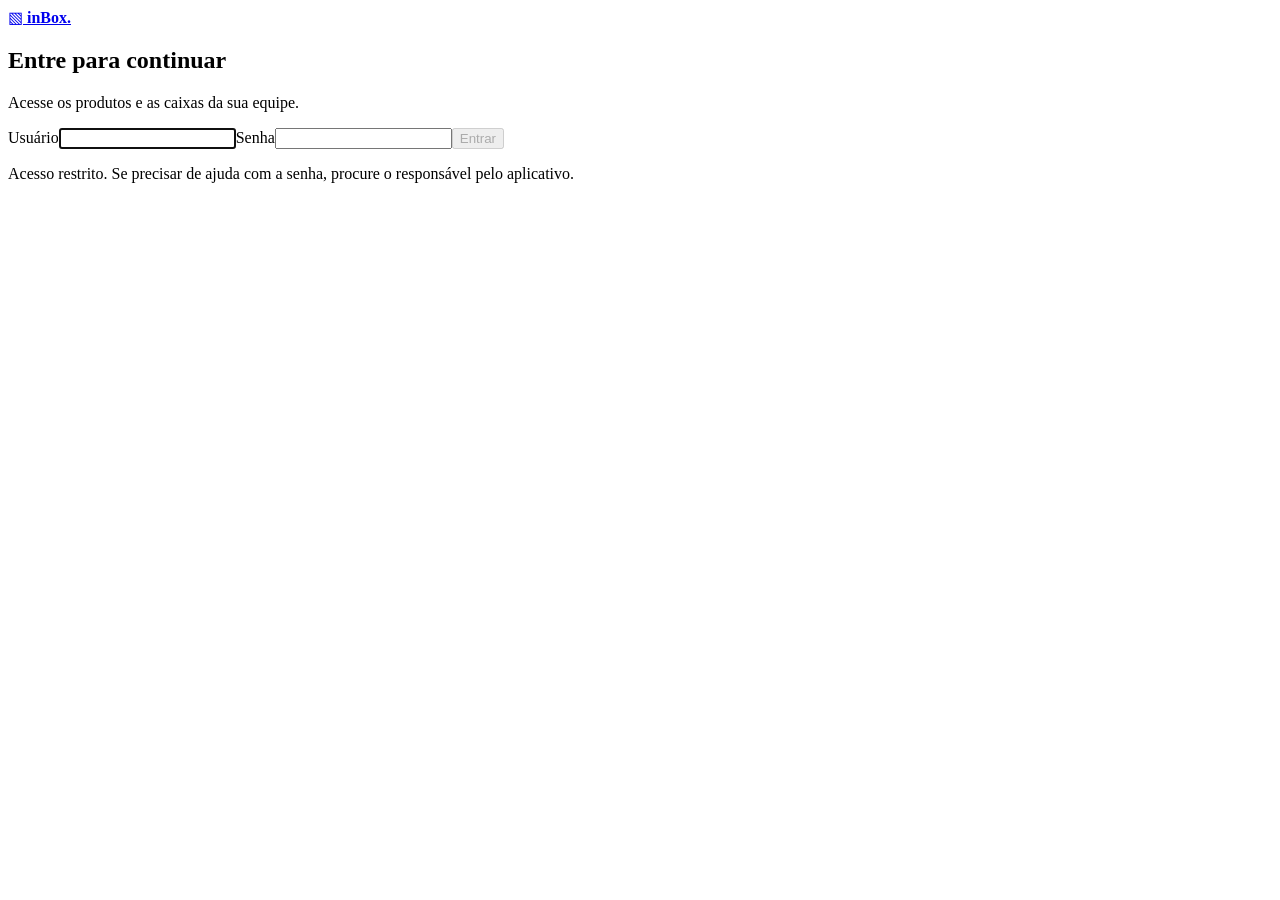
==== backend/src/main/resources/static/login.html @ 6192d301 "Prepare inBox for Render and private Supabase PostgreSQL with protected login" ====
<!doctype html><html lang="pt-BR"><head><meta charset="UTF-8"><meta name="viewport" content="width=device-width, initial-scale=1"><title>Entrar · inBox</title><link rel="stylesheet" href="/simple.css"><script defer src="/login.js"></script></head><body><main class="login-page"><section class="card login-card"><a class="brand" href="/">▧ <strong>inBox<span>.</span></strong></a><h1>Entre para continuar</h1><p class="helper">Acesse os produtos e as caixas da sua equipe.</p><p id="login-message" class="notice error" role="alert" hidden></p><form action="/login" method="post"><input id="csrf" type="hidden"><label>Usuário<input name="username" autocomplete="username" required maxlength="100" autofocus></label><label>Senha<input name="password" type="password" autocomplete="current-password" required></label><button id="login-submit" class="button primary" disabled>Entrar</button></form><p class="helper">Acesso restrito. Se precisar de ajuda com a senha, procure o responsável pelo aplicativo.</p></section></main></body></html>
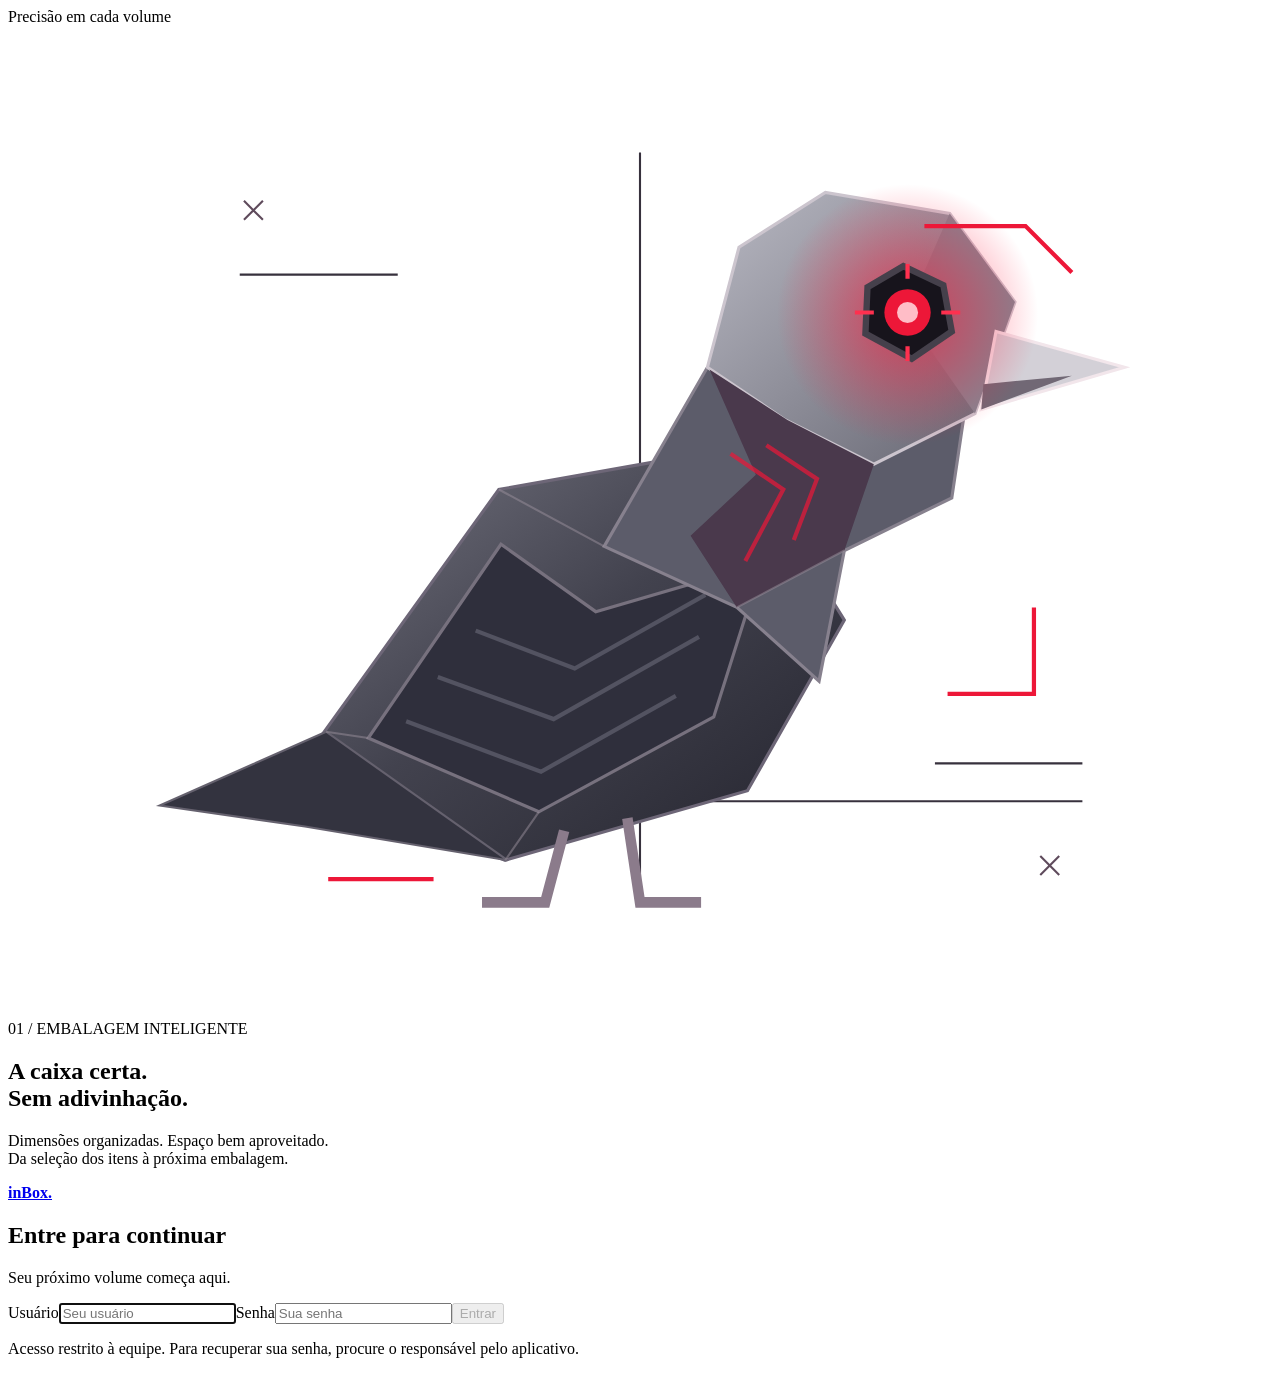
==== commit e76a4498: "Introduce dark geometric red theme and animated robotic pigeon login" ====
--- a/backend/src/main/resources/static/login.html
+++ b/backend/src/main/resources/static/login.html
@@ -1 +1,15 @@
-<!doctype html><html lang="pt-BR"><head><meta charset="UTF-8"><meta name="viewport" content="width=device-width, initial-scale=1"><title>Entrar · inBox</title><link rel="stylesheet" href="/simple.css"><script defer src="/login.js"></script></head><body><main class="login-page"><section class="card login-card"><a class="brand" href="/">▧ <strong>inBox<span>.</span></strong></a><h1>Entre para continuar</h1><p class="helper">Acesse os produtos e as caixas da sua equipe.</p><p id="login-message" class="notice error" role="alert" hidden></p><form action="/login" method="post"><input id="csrf" type="hidden"><label>Usuário<input name="username" autocomplete="username" required maxlength="100" autofocus></label><label>Senha<input name="password" type="password" autocomplete="current-password" required></label><button id="login-submit" class="button primary" disabled>Entrar</button></form><p class="helper">Acesso restrito. Se precisar de ajuda com a senha, procure o responsável pelo aplicativo.</p></section></main></body></html>
+<!doctype html><html lang="pt-BR"><head><meta charset="UTF-8"><meta name="viewport" content="width=device-width, initial-scale=1"><title>Entrar · inBox</title><link rel="stylesheet" href="/simple.css"><link rel="stylesheet" href="/theme.css"><script defer src="/login.js"></script></head><body class="login-body"><main class="login-page">
+<section class="login-art" aria-label="Identidade visual inBox"><div class="login-kicker">Precisão em cada volume</div><div class="pigeon-frame">
+<svg class="pigeon-art" viewBox="0 0 600 470" role="img" aria-labelledby="pigeon-title"><title id="pigeon-title">Pombo geométrico com olho robótico vermelho pulsante</title><defs><linearGradient id="body-metal" x2="1" y2="1"><stop stop-color="#777783"/><stop offset=".48" stop-color="#42424e"/><stop offset="1" stop-color="#24242e"/></linearGradient><linearGradient id="head-metal" x2="1" y2="1"><stop stop-color="#b9b9c3"/><stop offset="1" stop-color="#63636f"/></linearGradient><radialGradient id="red-aura"><stop stop-color="#ff1539" stop-opacity=".65"/><stop offset="1" stop-color="#ff1539" stop-opacity="0"/></radialGradient></defs>
+<path d="M80 368H510M300 60V405M110 118H185M440 350H510" fill="none" stroke="#37313d"/>
+<path d="m135 356 98-136 113-20 51 82-46 81-115 33Z" fill="url(#body-metal)" stroke="#6d6677" stroke-width="1.5"/><path d="m151 335-79 35 69 10 96 16Z" fill="#33333f" stroke="#65616e"/>
+<path d="m234 246-63 92 81 35 83-45 23-73-79 23Z" fill="#2f2f3c" stroke="#77717e" stroke-width="1.5"/><path d="m189 330 64 24 64-36m-113-9 55 20 69-39m-106-3 47 18 62-35" fill="none" stroke="#535361" stroke-width="2"/>
+<path d="m283 247 49-85 72-43 55 31-11 74-51 25-12 62-39-35Z" fill="#5c5c6a" stroke="#87818e" stroke-width="1.5"/><path d="m332 162 15-57 41-26 59 10 31 42-19 53-48 24-42-21Z" fill="url(#head-metal)" stroke="#ccc5ce" stroke-width="1.5"/><path d="m447 89-21 48 33 47 19-53Z" fill="#858591"/>
+<path d="m469 145 61 17-68 20Z" fill="#d3d0d7" stroke="#f2e6eb" stroke-width="1.5"/><path d="m463 170 42-4-43 16Z" fill="#716875"/><path d="m333 163 37 24 41 21-14 41-51 27-22-34 31-29Z" fill="#4a394c"/><path d="m343 203 25 17-18 34m10-55 24 16-11 29" stroke="#ed1738" stroke-width="2" opacity=".7" fill="none"/>
+<path d="m264 382-9 34h-30m69-40 6 40h29" fill="none" stroke="#8b7b8b" stroke-width="5"/><path d="m233 220 50 27m63 29 51-27m-246 86 20 3m65 58 16-23" stroke="#99909c" fill="none" opacity=".5"/>
+<circle class="pigeon-eye-halo" cx="427" cy="137" r="62" fill="url(#red-aura)"/><path d="m408 124 17-10 19 9 4 22-19 13-22-12Z" fill="#17141c" stroke="#45404b" stroke-width="3"/>
+<g class="pigeon-eye"><circle cx="427" cy="136" r="11" fill="#ed1738"/><circle cx="427" cy="136" r="5" fill="#ffbdc7"/><path d="M411 136h-9m41 0h9m-25-16v-7m0 39v7" stroke="#ff304f" stroke-width="2"/></g>
+<path d="M435 95h48l22 22M152 405h50m244-88h41v-41" stroke="#ed1738" stroke-width="2" fill="none"/><path d="m112 92 9-9m-9 0 9 9m369 311 9-9m-9 0 9 9" stroke="#5f4b5c"/></svg>
+<span class="login-art-caption" aria-hidden="true">01 / EMBALAGEM INTELIGENTE</span></div><h2>A caixa certa.<br><span>Sem adivinhação.</span></h2><p>Dimensões organizadas. Espaço bem aproveitado.<br>Da seleção dos itens à próxima embalagem.</p></section>
+<section class="card login-card"><a class="brand" href="/"><strong>inBox<span>.</span></strong></a><h1>Entre para continuar</h1><p class="helper">Seu próximo volume começa aqui.</p><p id="login-message" class="notice error" role="alert" hidden></p><form action="/login" method="post"><input id="csrf" type="hidden"><label>Usuário<input name="username" autocomplete="username" required maxlength="100" autofocus placeholder="Seu usuário"></label><label>Senha<input name="password" type="password" autocomplete="current-password" required placeholder="Sua senha"></label><button id="login-submit" class="button primary" disabled>Entrar</button></form><p class="helper login-access-note">Acesso restrito à equipe. Para recuperar sua senha, procure o responsável pelo aplicativo.</p></section>
+</main></body></html>
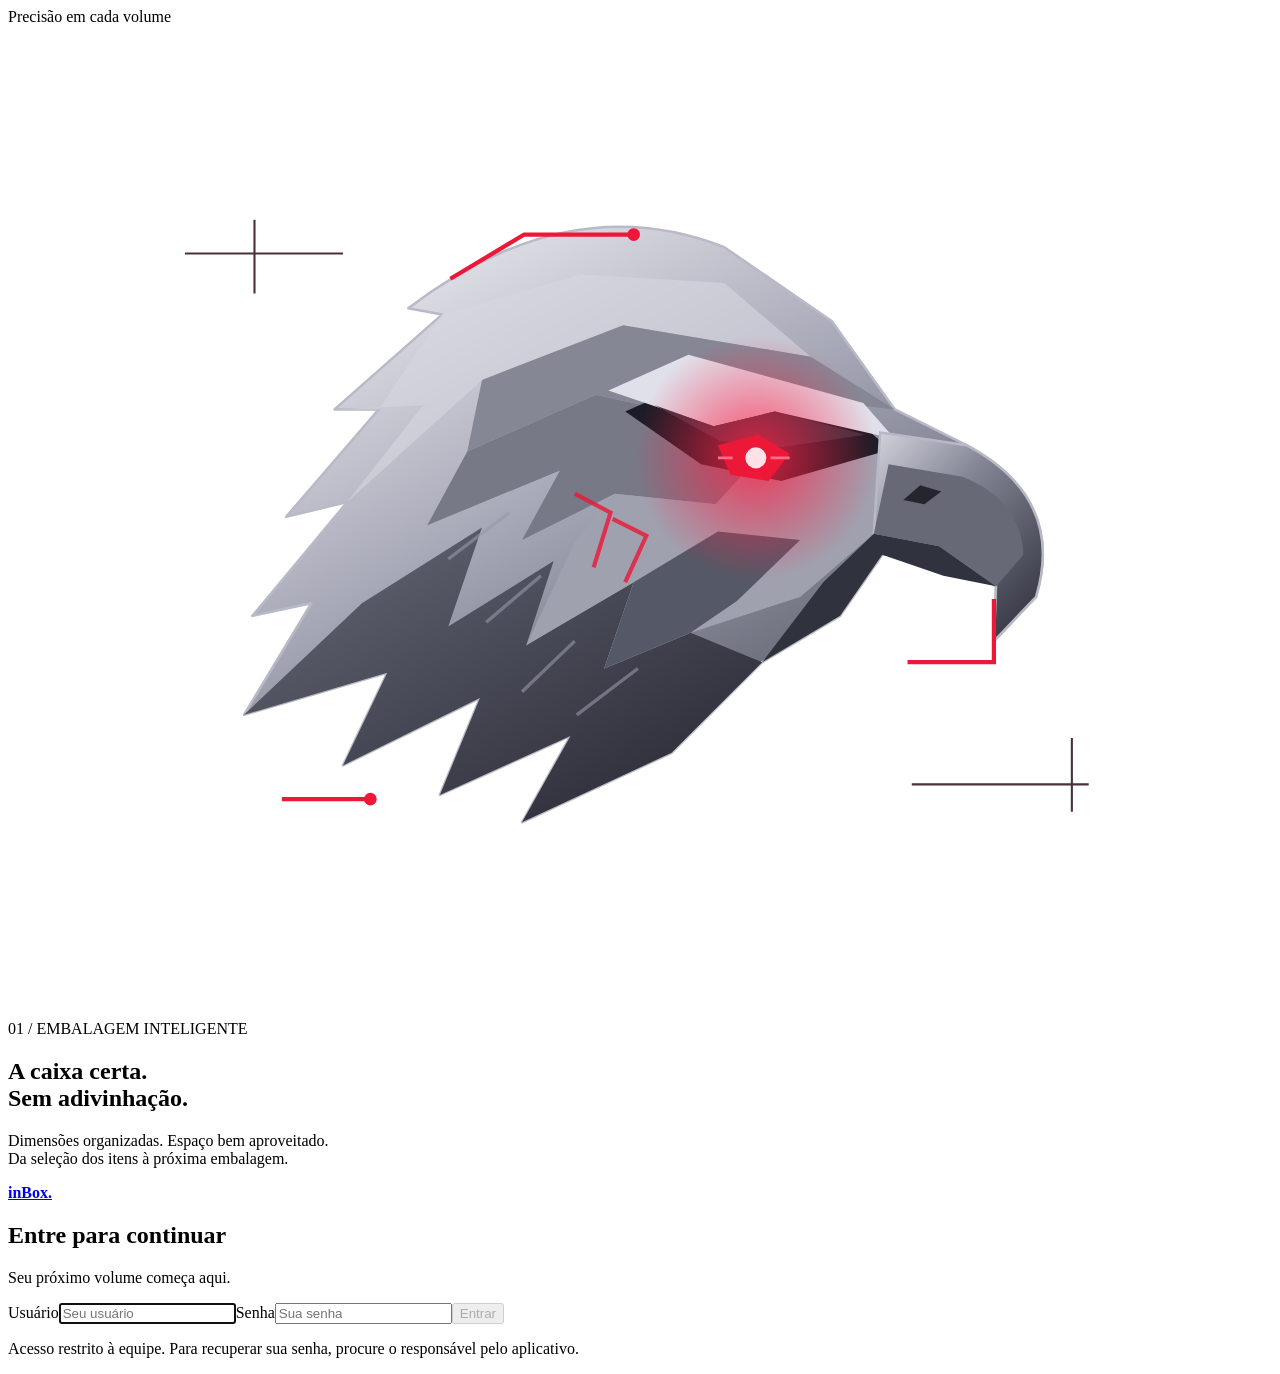
==== commit a12b2165: "Replace pigeon illustration with robotic eagle head" ====
--- a/backend/src/main/resources/static/login.html
+++ b/backend/src/main/resources/static/login.html
@@ -1,15 +1,35 @@
 <!doctype html><html lang="pt-BR"><head><meta charset="UTF-8"><meta name="viewport" content="width=device-width, initial-scale=1"><title>Entrar · inBox</title><link rel="stylesheet" href="/simple.css"><link rel="stylesheet" href="/theme.css"><script defer src="/login.js"></script></head><body class="login-body"><main class="login-page">
 <section class="login-art" aria-label="Identidade visual inBox"><div class="login-kicker">Precisão em cada volume</div><div class="pigeon-frame">
-<svg class="pigeon-art" viewBox="0 0 600 470" role="img" aria-labelledby="pigeon-title"><title id="pigeon-title">Pombo geométrico com olho robótico vermelho pulsante</title><defs><linearGradient id="body-metal" x2="1" y2="1"><stop stop-color="#777783"/><stop offset=".48" stop-color="#42424e"/><stop offset="1" stop-color="#24242e"/></linearGradient><linearGradient id="head-metal" x2="1" y2="1"><stop stop-color="#b9b9c3"/><stop offset="1" stop-color="#63636f"/></linearGradient><radialGradient id="red-aura"><stop stop-color="#ff1539" stop-opacity=".65"/><stop offset="1" stop-color="#ff1539" stop-opacity="0"/></radialGradient></defs>
-<path d="M80 368H510M300 60V405M110 118H185M440 350H510" fill="none" stroke="#37313d"/>
-<path d="m135 356 98-136 113-20 51 82-46 81-115 33Z" fill="url(#body-metal)" stroke="#6d6677" stroke-width="1.5"/><path d="m151 335-79 35 69 10 96 16Z" fill="#33333f" stroke="#65616e"/>
-<path d="m234 246-63 92 81 35 83-45 23-73-79 23Z" fill="#2f2f3c" stroke="#77717e" stroke-width="1.5"/><path d="m189 330 64 24 64-36m-113-9 55 20 69-39m-106-3 47 18 62-35" fill="none" stroke="#535361" stroke-width="2"/>
-<path d="m283 247 49-85 72-43 55 31-11 74-51 25-12 62-39-35Z" fill="#5c5c6a" stroke="#87818e" stroke-width="1.5"/><path d="m332 162 15-57 41-26 59 10 31 42-19 53-48 24-42-21Z" fill="url(#head-metal)" stroke="#ccc5ce" stroke-width="1.5"/><path d="m447 89-21 48 33 47 19-53Z" fill="#858591"/>
-<path d="m469 145 61 17-68 20Z" fill="#d3d0d7" stroke="#f2e6eb" stroke-width="1.5"/><path d="m463 170 42-4-43 16Z" fill="#716875"/><path d="m333 163 37 24 41 21-14 41-51 27-22-34 31-29Z" fill="#4a394c"/><path d="m343 203 25 17-18 34m10-55 24 16-11 29" stroke="#ed1738" stroke-width="2" opacity=".7" fill="none"/>
-<path d="m264 382-9 34h-30m69-40 6 40h29" fill="none" stroke="#8b7b8b" stroke-width="5"/><path d="m233 220 50 27m63 29 51-27m-246 86 20 3m65 58 16-23" stroke="#99909c" fill="none" opacity=".5"/>
-<circle class="pigeon-eye-halo" cx="427" cy="137" r="62" fill="url(#red-aura)"/><path d="m408 124 17-10 19 9 4 22-19 13-22-12Z" fill="#17141c" stroke="#45404b" stroke-width="3"/>
-<g class="pigeon-eye"><circle cx="427" cy="136" r="11" fill="#ed1738"/><circle cx="427" cy="136" r="5" fill="#ffbdc7"/><path d="M411 136h-9m41 0h9m-25-16v-7m0 39v7" stroke="#ff304f" stroke-width="2"/></g>
-<path d="M435 95h48l22 22M152 405h50m244-88h41v-41" stroke="#ed1738" stroke-width="2" fill="none"/><path d="m112 92 9-9m-9 0 9 9m369 311 9-9m-9 0 9 9" stroke="#5f4b5c"/></svg>
+<svg class="pigeon-art" viewBox="0 0 600 470" role="img" aria-labelledby="eagle-title">
+<title id="eagle-title">Cabeça de águia com olho robótico vermelho pulsante</title>
+<defs>
+ <linearGradient id="eagle-silver" x1=".1" y1="0" x2=".8" y2="1"><stop stop-color="#f0f0f5"/><stop offset=".45" stop-color="#a5a6b5"/><stop offset="1" stop-color="#454653"/></linearGradient>
+ <linearGradient id="eagle-shadow" x2="1" y2="1"><stop stop-color="#676977"/><stop offset="1" stop-color="#242530"/></linearGradient>
+ <linearGradient id="eagle-beak" x1="0" y1="0" x2=".85" y2="1"><stop stop-color="#d4d4de"/><stop offset=".4" stop-color="#838594"/><stop offset="1" stop-color="#343541"/></linearGradient>
+ <radialGradient id="eye-aura"><stop stop-color="#ff2046" stop-opacity=".8"/><stop offset="1" stop-color="#ff2046" stop-opacity="0"/></radialGradient>
+</defs>
+<path d="M84 108h75m270 252h84M117 92v35m388 211v35" stroke="#49303d" fill="none"/>
+<path d="M112 327 144 274 116 280 161 226 132 233 176 182 155 182 206 137 190 134Q266 76 340 105L391 140 421 182 455 199Q502 225 488 271L468 292 469 266 442 247 415 251 395 280 358 302 315 345 244 378 267 337 205 365 224 319 159 351 180 307Z" fill="url(#eagle-silver)" stroke="#b9b9c7" stroke-width="1.2" stroke-linejoin="round"/>
+<path d="m112 327 68-20-21 44 65-32-19 46 62-28-23 41 71-33 43-43-34-14-41 17 14-41-51 30 13-40-50 31 16-47-57 36Z" fill="url(#eagle-shadow)"/>
+<path d="m161 226 64-58 67-26 89 15-41-35-68-4-66 19-30 45h-21l42-2Z" fill="#d7d7e2" opacity=".6"/>
+<path d="m225 168 67-26 89 15 40 25-62-7-35 10-45-10-61 27Z" fill="#858795"/>
+<path d="m218 202 61-27 45 10 39 12-27 30-48-5-44 22 18-33-63 26Z" fill="#777987"/>
+<path d="m288 222 48 5 27-30 51 3-3 41-35 30-52 17-41 17 14-41-51 30 23-49Z" fill="#a0a1af"/>
+<path d="m297 264 40-24 39 4-30 29-22 15-41 17Z" fill="#555866"/>
+<path d="m293 183 29-13 78 15 19 16-52 15-38-8Z" fill="#1b1c25"/>
+<path d="m285 173 38-17 83 23 15 17-57-13-29 7Z" fill="#e0e0ea"/>
+<path d="m307 180 28 10 29-7 43 11-40 6-29-3Z" fill="#333440"/>
+<path d="m414 193 41 6q47 25 33 72l-20 21 1-26-27-19-31-6Z" fill="url(#eagle-beak)" stroke="#b8b8c6" stroke-width="1.2"/>
+<path d="m418 208 35 6q28 11 29 37l-13 15-27-19-31-6Z" fill="#676977"/>
+<path d="m411 241 31 6 27 19-25-5-29-10-20 29-37 22 29-38Z" fill="#30323e"/>
+<path d="m433 218 10 3-8 6-10-2Z" fill="#24252e"/>
+<path d="m209 253 29-22m-11 52 26-22m-9 55 25-24m1 35 29-22" stroke="#9698a9" stroke-width="1.6" fill="none" opacity=".6"/>
+<path d="m269 222 17 9-8 26m9-23 16 8-10 22" stroke="#ed1738" stroke-width="2" fill="none" opacity=".8"/>
+<circle class="pigeon-eye-halo" cx="355" cy="205" r="58" fill="url(#eye-aura)"/>
+<g class="pigeon-eye"><path d="m337 199 19-5 15 9-10 13-18-3Z" fill="#ed1738"/><circle cx="355" cy="205" r="5" fill="#ffe1e7"/><path d="M344 205h-7m25 0h9" stroke="#ff6d86" stroke-width="1.4"/></g>
+<path d="m210 120 35-21h52m130 203h41v-30M130 367h42" fill="none" stroke="#ed1738" stroke-width="2"/>
+<circle cx="297" cy="99" r="3" fill="#ed1738"/><circle cx="172" cy="367" r="3" fill="#ed1738"/>
+</svg>
 <span class="login-art-caption" aria-hidden="true">01 / EMBALAGEM INTELIGENTE</span></div><h2>A caixa certa.<br><span>Sem adivinhação.</span></h2><p>Dimensões organizadas. Espaço bem aproveitado.<br>Da seleção dos itens à próxima embalagem.</p></section>
 <section class="card login-card"><a class="brand" href="/"><strong>inBox<span>.</span></strong></a><h1>Entre para continuar</h1><p class="helper">Seu próximo volume começa aqui.</p><p id="login-message" class="notice error" role="alert" hidden></p><form action="/login" method="post"><input id="csrf" type="hidden"><label>Usuário<input name="username" autocomplete="username" required maxlength="100" autofocus placeholder="Seu usuário"></label><label>Senha<input name="password" type="password" autocomplete="current-password" required placeholder="Sua senha"></label><button id="login-submit" class="button primary" disabled>Entrar</button></form><p class="helper login-access-note">Acesso restrito à equipe. Para recuperar sua senha, procure o responsável pelo aplicativo.</p></section>
 </main></body></html>
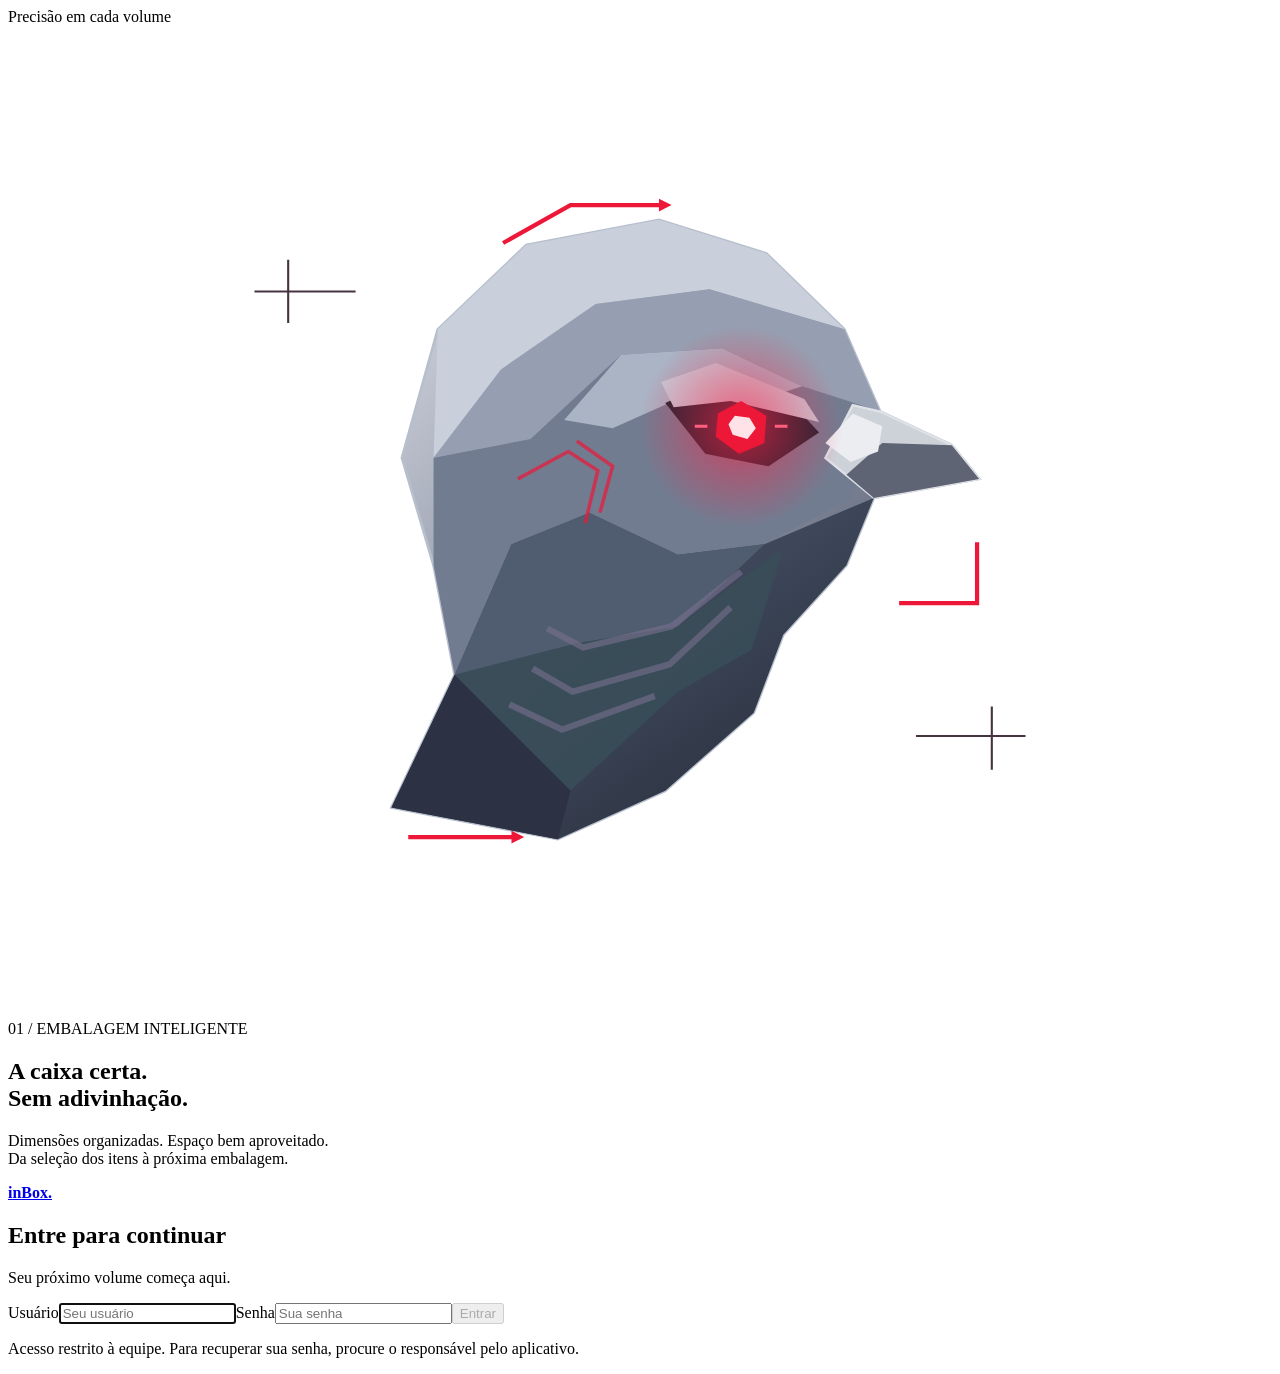
==== commit 1cb01e83: "Use straight-line serious pigeon head in login illustration" ====
--- a/backend/src/main/resources/static/login.html
+++ b/backend/src/main/resources/static/login.html
@@ -1,34 +1,34 @@
 <!doctype html><html lang="pt-BR"><head><meta charset="UTF-8"><meta name="viewport" content="width=device-width, initial-scale=1"><title>Entrar · inBox</title><link rel="stylesheet" href="/simple.css"><link rel="stylesheet" href="/theme.css"><script defer src="/login.js"></script></head><body class="login-body"><main class="login-page">
 <section class="login-art" aria-label="Identidade visual inBox"><div class="login-kicker">Precisão em cada volume</div><div class="pigeon-frame">
-<svg class="pigeon-art" viewBox="0 0 600 470" role="img" aria-labelledby="eagle-title">
-<title id="eagle-title">Cabeça de águia com olho robótico vermelho pulsante</title>
+<svg class="pigeon-art" viewBox="0 0 600 470" role="img" aria-labelledby="pigeon-title">
+<title id="pigeon-title">Cabeça de pombo em linhas retas com olho robótico vermelho</title>
 <defs>
- <linearGradient id="eagle-silver" x1=".1" y1="0" x2=".8" y2="1"><stop stop-color="#f0f0f5"/><stop offset=".45" stop-color="#a5a6b5"/><stop offset="1" stop-color="#454653"/></linearGradient>
- <linearGradient id="eagle-shadow" x2="1" y2="1"><stop stop-color="#676977"/><stop offset="1" stop-color="#242530"/></linearGradient>
- <linearGradient id="eagle-beak" x1="0" y1="0" x2=".85" y2="1"><stop stop-color="#d4d4de"/><stop offset=".4" stop-color="#838594"/><stop offset="1" stop-color="#343541"/></linearGradient>
- <radialGradient id="eye-aura"><stop stop-color="#ff2046" stop-opacity=".8"/><stop offset="1" stop-color="#ff2046" stop-opacity="0"/></radialGradient>
+ <linearGradient id="pigeon-silver" x1="0" y1="0" x2="1" y2="1"><stop stop-color="#d9dce5"/><stop offset=".5" stop-color="#858c9e"/><stop offset="1" stop-color="#444958"/></linearGradient>
+ <linearGradient id="pigeon-neck" x2="1" y2="1"><stop stop-color="#555d72"/><stop offset=".5" stop-color="#3c4658"/><stop offset="1" stop-color="#232632"/></linearGradient>
+ <radialGradient id="pigeon-aura"><stop stop-color="#ff2046" stop-opacity=".65"/><stop offset="1" stop-color="#ff2046" stop-opacity="0"/></radialGradient>
 </defs>
-<path d="M84 108h75m270 252h84M117 92v35m388 211v35" stroke="#49303d" fill="none"/>
-<path d="M112 327 144 274 116 280 161 226 132 233 176 182 155 182 206 137 190 134Q266 76 340 105L391 140 421 182 455 199Q502 225 488 271L468 292 469 266 442 247 415 251 395 280 358 302 315 345 244 378 267 337 205 365 224 319 159 351 180 307Z" fill="url(#eagle-silver)" stroke="#b9b9c7" stroke-width="1.2" stroke-linejoin="round"/>
-<path d="m112 327 68-20-21 44 65-32-19 46 62-28-23 41 71-33 43-43-34-14-41 17 14-41-51 30 13-40-50 31 16-47-57 36Z" fill="url(#eagle-shadow)"/>
-<path d="m161 226 64-58 67-26 89 15-41-35-68-4-66 19-30 45h-21l42-2Z" fill="#d7d7e2" opacity=".6"/>
-<path d="m225 168 67-26 89 15 40 25-62-7-35 10-45-10-61 27Z" fill="#858795"/>
-<path d="m218 202 61-27 45 10 39 12-27 30-48-5-44 22 18-33-63 26Z" fill="#777987"/>
-<path d="m288 222 48 5 27-30 51 3-3 41-35 30-52 17-41 17 14-41-51 30 23-49Z" fill="#a0a1af"/>
-<path d="m297 264 40-24 39 4-30 29-22 15-41 17Z" fill="#555866"/>
-<path d="m293 183 29-13 78 15 19 16-52 15-38-8Z" fill="#1b1c25"/>
-<path d="m285 173 38-17 83 23 15 17-57-13-29 7Z" fill="#e0e0ea"/>
-<path d="m307 180 28 10 29-7 43 11-40 6-29-3Z" fill="#333440"/>
-<path d="m414 193 41 6q47 25 33 72l-20 21 1-26-27-19-31-6Z" fill="url(#eagle-beak)" stroke="#b8b8c6" stroke-width="1.2"/>
-<path d="m418 208 35 6q28 11 29 37l-13 15-27-19-31-6Z" fill="#676977"/>
-<path d="m411 241 31 6 27 19-25-5-29-10-20 29-37 22 29-38Z" fill="#30323e"/>
-<path d="m433 218 10 3-8 6-10-2Z" fill="#24252e"/>
-<path d="m209 253 29-22m-11 52 26-22m-9 55 25-24m1 35 29-22" stroke="#9698a9" stroke-width="1.6" fill="none" opacity=".6"/>
-<path d="m269 222 17 9-8 26m9-23 16 8-10 22" stroke="#ed1738" stroke-width="2" fill="none" opacity=".8"/>
-<circle class="pigeon-eye-halo" cx="355" cy="205" r="58" fill="url(#eye-aura)"/>
-<g class="pigeon-eye"><path d="m337 199 19-5 15 9-10 13-18-3Z" fill="#ed1738"/><circle cx="355" cy="205" r="5" fill="#ffe1e7"/><path d="M344 205h-7m25 0h9" stroke="#ff6d86" stroke-width="1.4"/></g>
-<path d="m210 120 35-21h52m130 203h41v-30M130 367h42" fill="none" stroke="#ed1738" stroke-width="2"/>
-<circle cx="297" cy="99" r="3" fill="#ed1738"/><circle cx="172" cy="367" r="3" fill="#ed1738"/>
+<path d="M117 126h48m266 211h52M133 111v30m334 182v30" fill="none" stroke="#463340"/>
+<!-- Compact short beak and broad cranium identify the pigeon; no body or wings. -->
+<path d="m182 371 30-63-10-52-15-51 17-61 42-40 63-12 51 16 37 36 17 39 34 16 13 16-50 9-13 32-30 33-14 37-42 37-51 23Z" fill="url(#pigeon-silver)" stroke="#b7bfcd" stroke-width="1.3" stroke-linejoin="miter"/>
+<path d="m204 144 42-40 63-12 51 16 37 36-64-19-54 7-45 31-32 42Z" fill="#c9cfdb"/>
+<path d="m234 163 45-31 54-7 64 19 17 39-37-12-38-18-48 3-43 40-46 9Z" fill="#969fb1"/>
+<path d="m202 205 46-9 43-40 48-3 38 18 37 12-13 41-42 22-41 5-42-20-37 15-27 62-10-52Z" fill="#727c91"/>
+<path d="m291 156 48-3 38 18-31 10-30-3-29 13-23-4Z" fill="#aab4c5"/>
+<path d="m312 179 22-10 39 11 12 13-24 16-30-6Z" fill="#1d2532"/>
+<path d="m310 169 26-9 42 17 7 11-42-10-27 3Z" fill="#c4ccd8"/>
+<path d="m401 180 13 3 34 16 13 16-50 9-23-19Z" fill="#cdd1d8" stroke="#e0e2e8" stroke-width="1.1"/>
+<path d="m415 198 33 1 13 16-50 9-13-11Z" fill="#5e6473"/>
+<path d="m401 184 14 6-2 12-13 5-12-9Z" fill="#ebedf1"/>
+<path d="m411 224-13 32-30 33-14 37-42 37-51 23-79-15 30-63 27-62 37-15 42 20 41-5Z" fill="url(#pigeon-neck)"/>
+<path d="m239 246 37-15 42 20 41-5-41 39-48 8-58 15Z" fill="#505d70"/>
+<path d="m270 293 48-8 50-37-15 48-35 20-51 47-55-55Z" fill="#394e59" opacity=".85"/>
+<path d="m256 286 17 9 42-10 33-26m-99 46 19 11 46-13 29-27m-105 46 25 12 44-16" fill="none" stroke="#78708f" stroke-width="3" opacity=".6"/>
+<path d="m212 308 55 55-6 23-79-15Z" fill="#2c3243"/>
+<path d="m242 215 24-13 14 9-6 25m-4-39 17 12-6 22" fill="none" stroke="#ed1738" stroke-width="1.7" opacity=".7"/>
+<circle class="pigeon-eye-halo" cx="348" cy="190" r="48" fill="url(#pigeon-aura)"/>
+<g class="pigeon-eye"><path d="m337 184 11-6 12 7-1 13-12 5-11-8Z" fill="#ed1738"/><path d="m345 185 7 1 3 5-4 5-7-2-2-5Z" fill="#ffe2e8"/><path d="M332 190h-6m38 0h6" stroke="#ff5e7c" stroke-width="1.5"/></g>
+<path d="m235 103 32-18h45m-122 300h53m180-111h37v-29" fill="none" stroke="#ed1738" stroke-width="2"/>
+<path d="m309 82 6 3-6 3m-70 294 6 3-6 3" fill="#ed1738"/>
 </svg>
 <span class="login-art-caption" aria-hidden="true">01 / EMBALAGEM INTELIGENTE</span></div><h2>A caixa certa.<br><span>Sem adivinhação.</span></h2><p>Dimensões organizadas. Espaço bem aproveitado.<br>Da seleção dos itens à próxima embalagem.</p></section>
 <section class="card login-card"><a class="brand" href="/"><strong>inBox<span>.</span></strong></a><h1>Entre para continuar</h1><p class="helper">Seu próximo volume começa aqui.</p><p id="login-message" class="notice error" role="alert" hidden></p><form action="/login" method="post"><input id="csrf" type="hidden"><label>Usuário<input name="username" autocomplete="username" required maxlength="100" autofocus placeholder="Seu usuário"></label><label>Senha<input name="password" type="password" autocomplete="current-password" required placeholder="Sua senha"></label><button id="login-submit" class="button primary" disabled>Entrar</button></form><p class="helper login-access-note">Acesso restrito à equipe. Para recuperar sua senha, procure o responsável pelo aplicativo.</p></section>
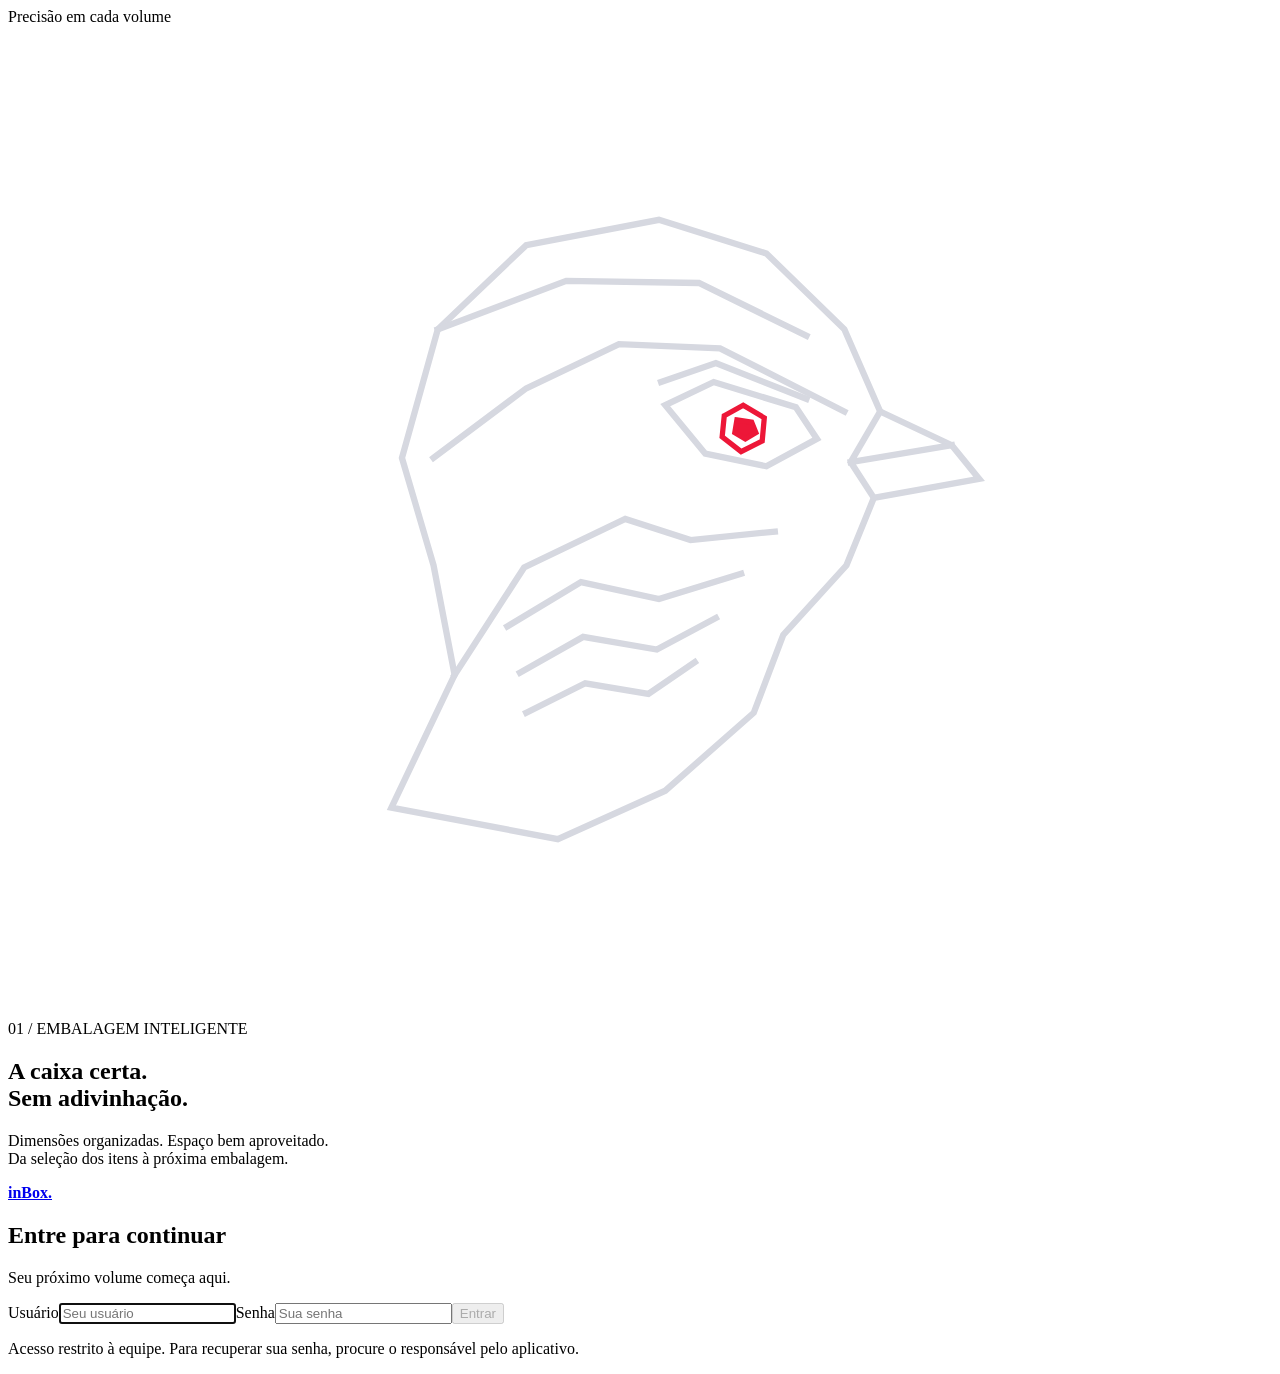
==== commit 0178f64a: "Simplify pigeon to straight outlines and red robotic eye" ====
--- a/backend/src/main/resources/static/login.html
+++ b/backend/src/main/resources/static/login.html
@@ -1,34 +1,21 @@
 <!doctype html><html lang="pt-BR"><head><meta charset="UTF-8"><meta name="viewport" content="width=device-width, initial-scale=1"><title>Entrar · inBox</title><link rel="stylesheet" href="/simple.css"><link rel="stylesheet" href="/theme.css"><script defer src="/login.js"></script></head><body class="login-body"><main class="login-page">
 <section class="login-art" aria-label="Identidade visual inBox"><div class="login-kicker">Precisão em cada volume</div><div class="pigeon-frame">
 <svg class="pigeon-art" viewBox="0 0 600 470" role="img" aria-labelledby="pigeon-title">
-<title id="pigeon-title">Cabeça de pombo em linhas retas com olho robótico vermelho</title>
-<defs>
- <linearGradient id="pigeon-silver" x1="0" y1="0" x2="1" y2="1"><stop stop-color="#d9dce5"/><stop offset=".5" stop-color="#858c9e"/><stop offset="1" stop-color="#444958"/></linearGradient>
- <linearGradient id="pigeon-neck" x2="1" y2="1"><stop stop-color="#555d72"/><stop offset=".5" stop-color="#3c4658"/><stop offset="1" stop-color="#232632"/></linearGradient>
- <radialGradient id="pigeon-aura"><stop stop-color="#ff2046" stop-opacity=".65"/><stop offset="1" stop-color="#ff2046" stop-opacity="0"/></radialGradient>
-</defs>
-<path d="M117 126h48m266 211h52M133 111v30m334 182v30" fill="none" stroke="#463340"/>
-<!-- Compact short beak and broad cranium identify the pigeon; no body or wings. -->
-<path d="m182 371 30-63-10-52-15-51 17-61 42-40 63-12 51 16 37 36 17 39 34 16 13 16-50 9-13 32-30 33-14 37-42 37-51 23Z" fill="url(#pigeon-silver)" stroke="#b7bfcd" stroke-width="1.3" stroke-linejoin="miter"/>
-<path d="m204 144 42-40 63-12 51 16 37 36-64-19-54 7-45 31-32 42Z" fill="#c9cfdb"/>
-<path d="m234 163 45-31 54-7 64 19 17 39-37-12-38-18-48 3-43 40-46 9Z" fill="#969fb1"/>
-<path d="m202 205 46-9 43-40 48-3 38 18 37 12-13 41-42 22-41 5-42-20-37 15-27 62-10-52Z" fill="#727c91"/>
-<path d="m291 156 48-3 38 18-31 10-30-3-29 13-23-4Z" fill="#aab4c5"/>
-<path d="m312 179 22-10 39 11 12 13-24 16-30-6Z" fill="#1d2532"/>
-<path d="m310 169 26-9 42 17 7 11-42-10-27 3Z" fill="#c4ccd8"/>
-<path d="m401 180 13 3 34 16 13 16-50 9-23-19Z" fill="#cdd1d8" stroke="#e0e2e8" stroke-width="1.1"/>
-<path d="m415 198 33 1 13 16-50 9-13-11Z" fill="#5e6473"/>
-<path d="m401 184 14 6-2 12-13 5-12-9Z" fill="#ebedf1"/>
-<path d="m411 224-13 32-30 33-14 37-42 37-51 23-79-15 30-63 27-62 37-15 42 20 41-5Z" fill="url(#pigeon-neck)"/>
-<path d="m239 246 37-15 42 20 41-5-41 39-48 8-58 15Z" fill="#505d70"/>
-<path d="m270 293 48-8 50-37-15 48-35 20-51 47-55-55Z" fill="#394e59" opacity=".85"/>
-<path d="m256 286 17 9 42-10 33-26m-99 46 19 11 46-13 29-27m-105 46 25 12 44-16" fill="none" stroke="#78708f" stroke-width="3" opacity=".6"/>
-<path d="m212 308 55 55-6 23-79-15Z" fill="#2c3243"/>
-<path d="m242 215 24-13 14 9-6 25m-4-39 17 12-6 22" fill="none" stroke="#ed1738" stroke-width="1.7" opacity=".7"/>
-<circle class="pigeon-eye-halo" cx="348" cy="190" r="48" fill="url(#pigeon-aura)"/>
-<g class="pigeon-eye"><path d="m337 184 11-6 12 7-1 13-12 5-11-8Z" fill="#ed1738"/><path d="m345 185 7 1 3 5-4 5-7-2-2-5Z" fill="#ffe2e8"/><path d="M332 190h-6m38 0h6" stroke="#ff5e7c" stroke-width="1.5"/></g>
-<path d="m235 103 32-18h45m-122 300h53m180-111h37v-29" fill="none" stroke="#ed1738" stroke-width="2"/>
-<path d="m309 82 6 3-6 3m-70 294 6 3-6 3" fill="#ed1738"/>
+<title id="pigeon-title">Cabeça de pombo em contornos retos claros com olho robótico vermelho</title>
+<g fill="none" stroke="#d6d8e0" stroke-width="3" stroke-linecap="square" stroke-linejoin="miter">
+ <path d="m182 371 30-63-10-52-15-51 17-61 42-40 63-12 51 16 37 36 17 39 34 16 13 16-50 9-13 32-30 33-14 37-42 37-51 23Z"/>
+ <path d="m204 144 61-23 63 1 51 25"/>
+ <path d="m202 205 44-33 44-21 48 2 59 30"/>
+ <path d="m312 180 23-11 39 12 10 15-24 13-29-6Z"/>
+ <path d="m310 169 26-9 43 17"/>
+ <path d="m414 183-14 24 11 17m-11-17 48-8"/>
+ <path d="m212 308 33-51 48-23 31 10 40-4"/>
+ <path d="m237 285 35-21 37 8 39-12m-105 47 30-17 35 6 28-15m-90 45 28-14 30 5 22-15"/>
+</g>
+<g class="pigeon-eye" stroke="#ed1738" fill="none" stroke-width="2.5" stroke-linejoin="miter">
+ <path d="m340 185 9-5 10 6-1 11-10 5-9-7Z"/>
+ <path d="m346 187 7 1 2 5-5 3-5-3Z" fill="#ed1738"/>
+</g>
 </svg>
 <span class="login-art-caption" aria-hidden="true">01 / EMBALAGEM INTELIGENTE</span></div><h2>A caixa certa.<br><span>Sem adivinhação.</span></h2><p>Dimensões organizadas. Espaço bem aproveitado.<br>Da seleção dos itens à próxima embalagem.</p></section>
 <section class="card login-card"><a class="brand" href="/"><strong>inBox<span>.</span></strong></a><h1>Entre para continuar</h1><p class="helper">Seu próximo volume começa aqui.</p><p id="login-message" class="notice error" role="alert" hidden></p><form action="/login" method="post"><input id="csrf" type="hidden"><label>Usuário<input name="username" autocomplete="username" required maxlength="100" autofocus placeholder="Seu usuário"></label><label>Senha<input name="password" type="password" autocomplete="current-password" required placeholder="Sua senha"></label><button id="login-submit" class="button primary" disabled>Entrar</button></form><p class="helper login-access-note">Acesso restrito à equipe. Para recuperar sua senha, procure o responsável pelo aplicativo.</p></section>
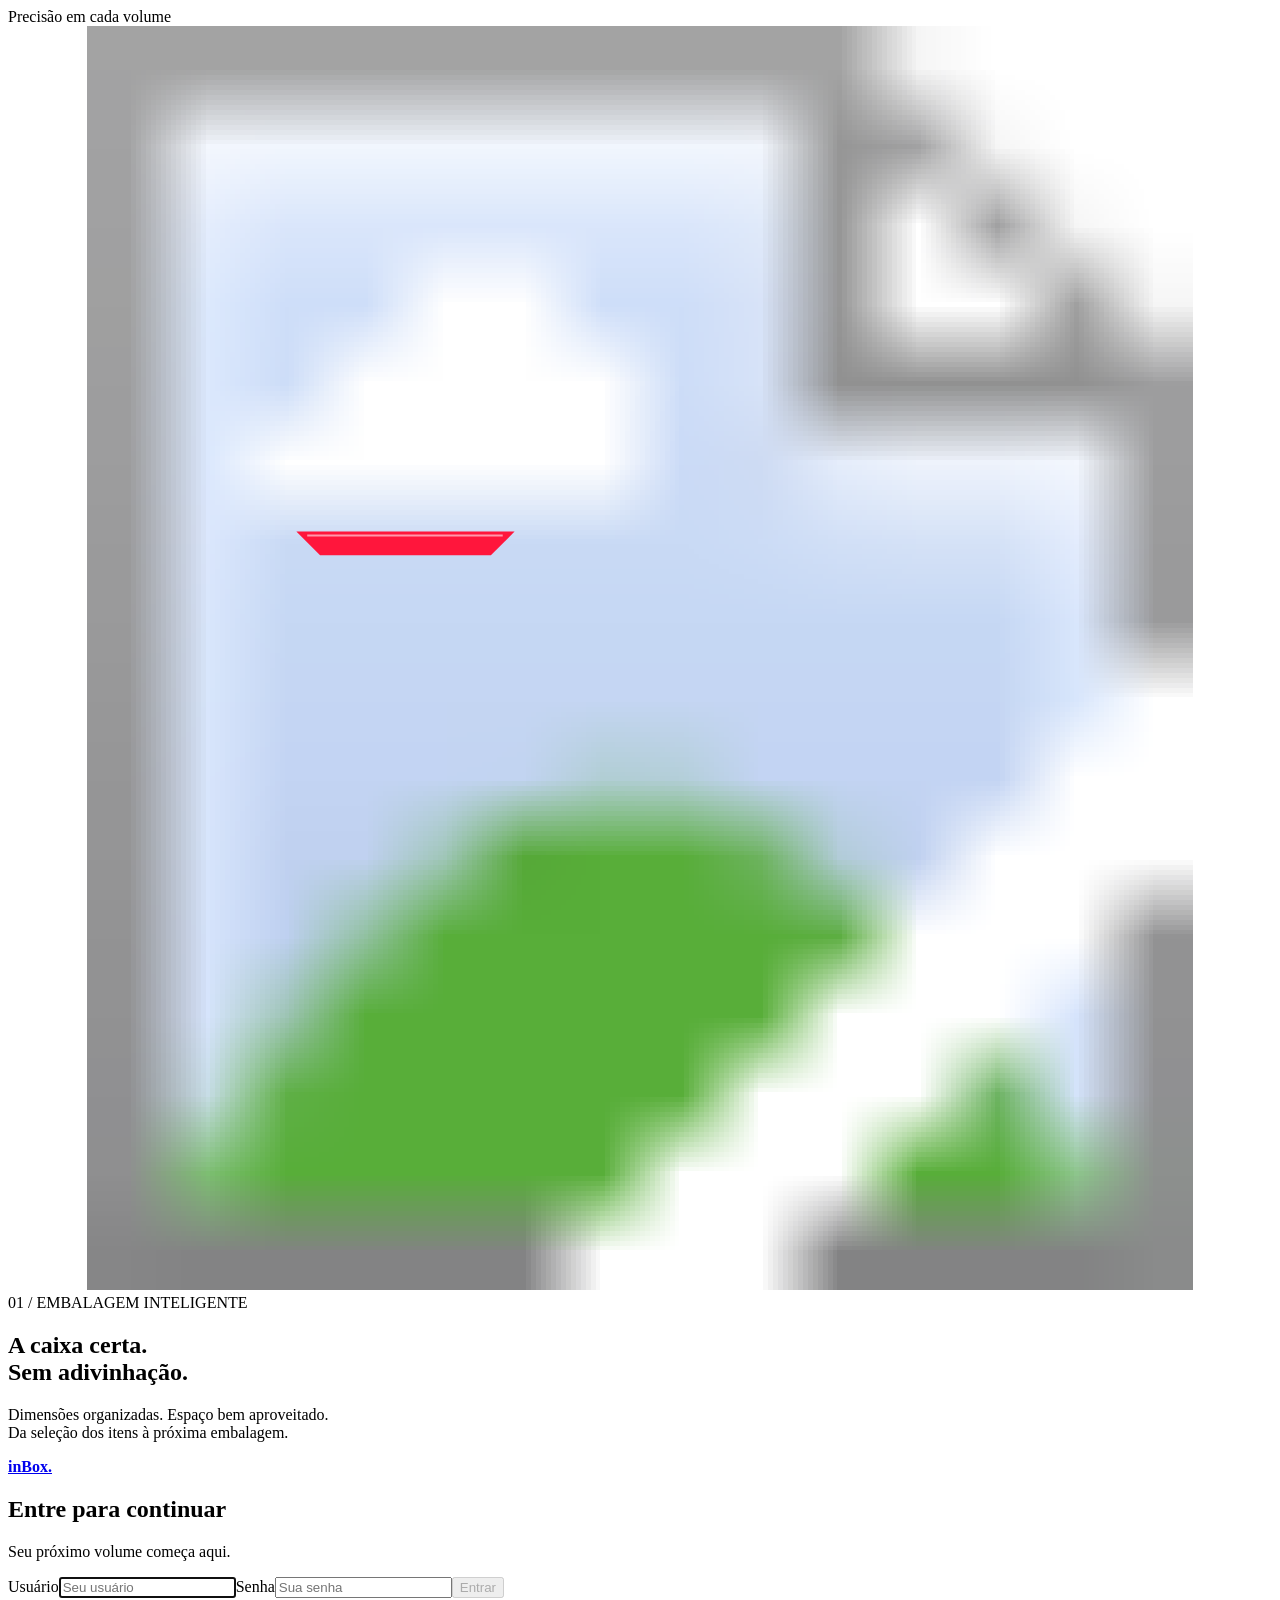
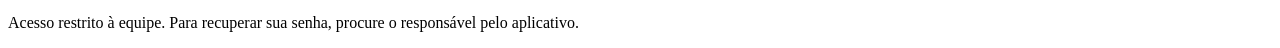
==== commit 7bf1d9c6: "Apply selected futuristic pigeon artwork with breathing neon sensor" ====
--- a/backend/src/main/resources/static/login.html
+++ b/backend/src/main/resources/static/login.html
@@ -1,21 +1,9 @@
 <!doctype html><html lang="pt-BR"><head><meta charset="UTF-8"><meta name="viewport" content="width=device-width, initial-scale=1"><title>Entrar · inBox</title><link rel="stylesheet" href="/simple.css"><link rel="stylesheet" href="/theme.css"><script defer src="/login.js"></script></head><body class="login-body"><main class="login-page">
 <section class="login-art" aria-label="Identidade visual inBox"><div class="login-kicker">Precisão em cada volume</div><div class="pigeon-frame">
-<svg class="pigeon-art" viewBox="0 0 600 470" role="img" aria-labelledby="pigeon-title">
-<title id="pigeon-title">Cabeça de pombo em contornos retos claros com olho robótico vermelho</title>
-<g fill="none" stroke="#d6d8e0" stroke-width="3" stroke-linecap="square" stroke-linejoin="miter">
- <path d="m182 371 30-63-10-52-15-51 17-61 42-40 63-12 51 16 37 36 17 39 34 16 13 16-50 9-13 32-30 33-14 37-42 37-51 23Z"/>
- <path d="m204 144 61-23 63 1 51 25"/>
- <path d="m202 205 44-33 44-21 48 2 59 30"/>
- <path d="m312 180 23-11 39 12 10 15-24 13-29-6Z"/>
- <path d="m310 169 26-9 43 17"/>
- <path d="m414 183-14 24 11 17m-11-17 48-8"/>
- <path d="m212 308 33-51 48-23 31 10 40-4"/>
- <path d="m237 285 35-21 37 8 39-12m-105 47 30-17 35 6 28-15m-90 45 28-14 30 5 22-15"/>
-</g>
-<g class="pigeon-eye" stroke="#ed1738" fill="none" stroke-width="2.5" stroke-linejoin="miter">
- <path d="m340 185 9-5 10 6-1 11-10 5-9-7Z"/>
- <path d="m346 187 7 1 2 5-5 3-5-3Z" fill="#ed1738"/>
-</g>
+<svg class="pigeon-art pigeon-generated" viewBox="0 0 1280 1280" role="img" aria-labelledby="pigeon-title">
+<title id="pigeon-title">Pombo futurista com óculos e sensor vermelho de neon pulsante</title>
+<image href="/assets/pigeon-futuristic.png" width="1280" height="1280"/>
+<g class="pigeon-neon"><path d="M292 512H513L489 536H316Z" fill="#ff163c"/><path d="M303 516H501" fill="none" stroke="#ff98ac" stroke-width="2"/></g>
 </svg>
 <span class="login-art-caption" aria-hidden="true">01 / EMBALAGEM INTELIGENTE</span></div><h2>A caixa certa.<br><span>Sem adivinhação.</span></h2><p>Dimensões organizadas. Espaço bem aproveitado.<br>Da seleção dos itens à próxima embalagem.</p></section>
 <section class="card login-card"><a class="brand" href="/"><strong>inBox<span>.</span></strong></a><h1>Entre para continuar</h1><p class="helper">Seu próximo volume começa aqui.</p><p id="login-message" class="notice error" role="alert" hidden></p><form action="/login" method="post"><input id="csrf" type="hidden"><label>Usuário<input name="username" autocomplete="username" required maxlength="100" autofocus placeholder="Seu usuário"></label><label>Senha<input name="password" type="password" autocomplete="current-password" required placeholder="Sua senha"></label><button id="login-submit" class="button primary" disabled>Entrar</button></form><p class="helper login-access-note">Acesso restrito à equipe. Para recuperar sua senha, procure o responsável pelo aplicativo.</p></section>
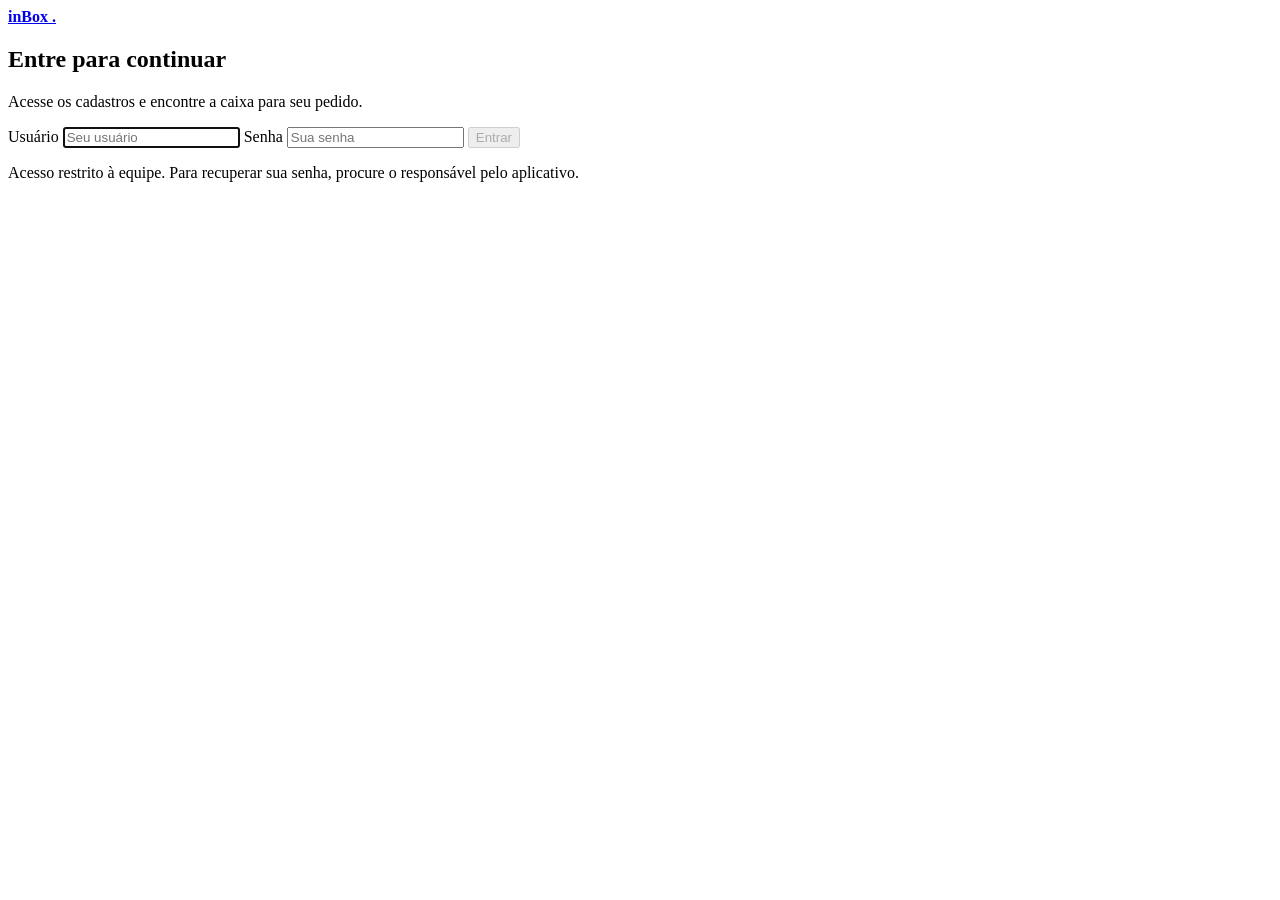
==== commit e4c7b8ec: "otimizacoes" ====
--- a/backend/src/main/resources/static/login.html
+++ b/backend/src/main/resources/static/login.html
@@ -1,10 +1,55 @@
-<!doctype html><html lang="pt-BR"><head><meta charset="UTF-8"><meta name="viewport" content="width=device-width, initial-scale=1"><title>Entrar · inBox</title><link rel="stylesheet" href="/simple.css"><link rel="stylesheet" href="/theme.css"><script defer src="/login.js"></script></head><body class="login-body"><main class="login-page">
-<section class="login-art" aria-label="Identidade visual inBox"><div class="login-kicker">Precisão em cada volume</div><div class="pigeon-frame">
-<svg class="pigeon-art pigeon-generated" viewBox="0 0 1280 1280" role="img" aria-labelledby="pigeon-title">
-<title id="pigeon-title">Pombo futurista com óculos e sensor vermelho de neon pulsante</title>
-<image href="/assets/pigeon-futuristic.png" width="1280" height="1280"/>
-<g class="pigeon-neon"><path d="M292 512H513L489 536H316Z" fill="#ff163c"/><path d="M303 516H501" fill="none" stroke="#ff98ac" stroke-width="2"/></g>
-</svg>
-<span class="login-art-caption" aria-hidden="true">01 / EMBALAGEM INTELIGENTE</span></div><h2>A caixa certa.<br><span>Sem adivinhação.</span></h2><p>Dimensões organizadas. Espaço bem aproveitado.<br>Da seleção dos itens à próxima embalagem.</p></section>
-<section class="card login-card"><a class="brand" href="/"><strong>inBox<span>.</span></strong></a><h1>Entre para continuar</h1><p class="helper">Seu próximo volume começa aqui.</p><p id="login-message" class="notice error" role="alert" hidden></p><form action="/login" method="post"><input id="csrf" type="hidden"><label>Usuário<input name="username" autocomplete="username" required maxlength="100" autofocus placeholder="Seu usuário"></label><label>Senha<input name="password" type="password" autocomplete="current-password" required placeholder="Sua senha"></label><button id="login-submit" class="button primary" disabled>Entrar</button></form><p class="helper login-access-note">Acesso restrito à equipe. Para recuperar sua senha, procure o responsável pelo aplicativo.</p></section>
-</main></body></html>
+<!doctype html>
+<html lang="pt-BR">
+  <head>
+    <meta charset="UTF-8" />
+    <meta name="viewport" content="width=device-width, initial-scale=1" />
+    <title>Entrar · inBox</title>
+    <link rel="stylesheet" href="/simple.css" />
+    <link rel="stylesheet" href="/theme.css" />
+    <script defer src="/js/http.js"></script>
+    <script defer src="/login.js"></script>
+  </head>
+  <body class="login-body">
+    <main class="login-page">
+      <section class="card login-card">
+        <a class="brand" href="/">
+          <strong>
+            inBox
+            <span>.</span>
+          </strong>
+        </a>
+        <h1>Entre para continuar</h1>
+        <p class="helper">Acesse os cadastros e encontre a caixa para seu pedido.</p>
+        <p id="login-message" class="notice error" role="alert" hidden></p>
+        <form action="/login" method="post">
+          <input id="csrf" type="hidden" />
+          <label>
+            Usuário
+            <input
+              name="username"
+              autocomplete="username"
+              required
+              maxlength="100"
+              autofocus
+              placeholder="Seu usuário"
+            />
+          </label>
+          <label>
+            Senha
+            <input
+              name="password"
+              type="password"
+              autocomplete="current-password"
+              required
+              placeholder="Sua senha"
+            />
+          </label>
+          <button id="login-submit" class="button primary" disabled>Entrar</button>
+        </form>
+        <p class="helper login-access-note">
+          Acesso restrito à equipe. Para recuperar sua senha, procure o responsável pelo aplicativo.
+        </p>
+      </section>
+    </main>
+  </body>
+</html>
